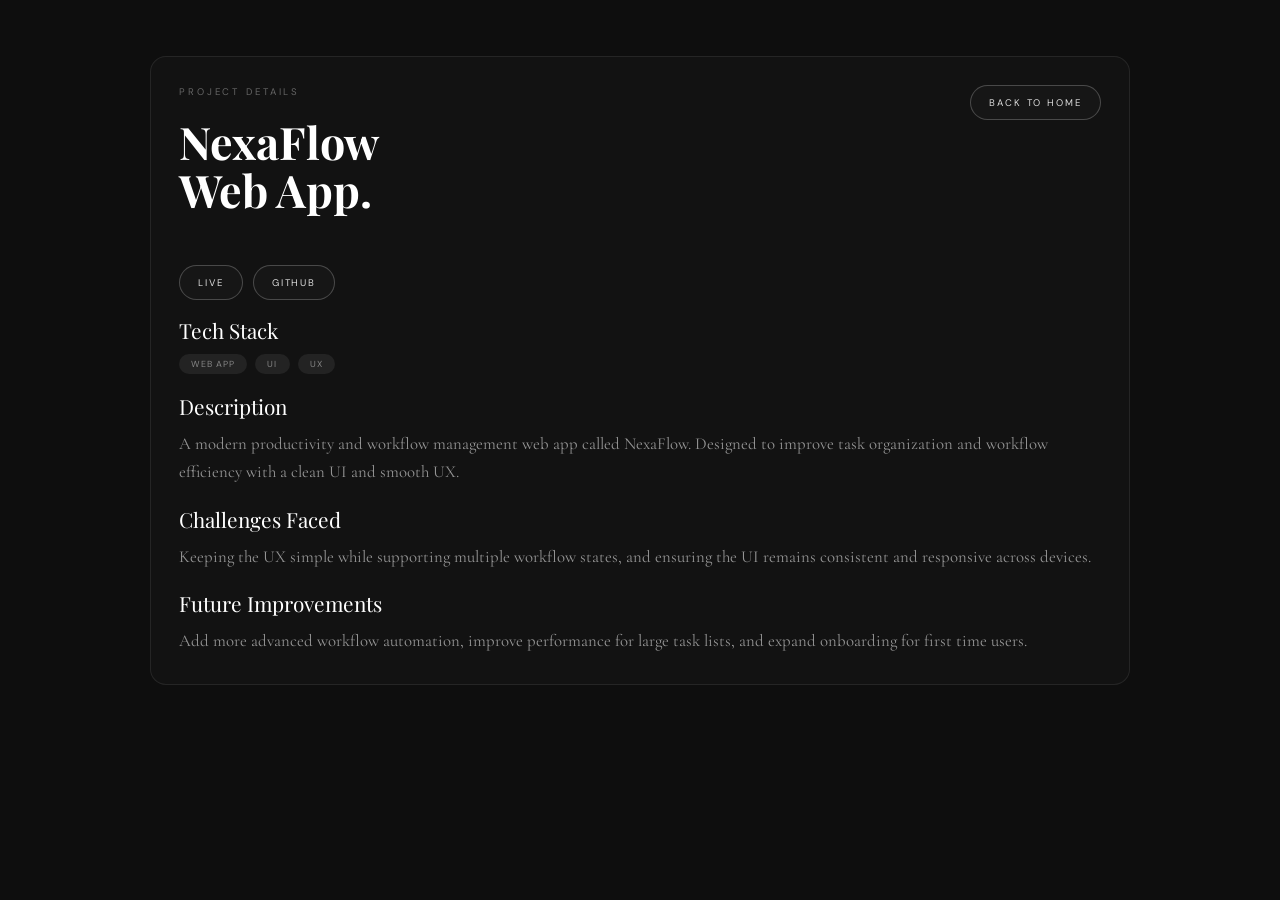
==== projects/nexaflow.html @ 3329e6b9 "Update my data Esc" ====
<!DOCTYPE html>
<html lang="en">

<head>
  <meta charset="UTF-8" />
  <meta name="viewport" content="width=device-width, initial-scale=1.0" />
  <title>NexaFlow — Details</title>
  <link
    href="https://fonts.googleapis.com/css2?family=Playfair+Display:ital,wght@0,400;0,700;1,400&family=Cormorant+Garamond:wght@300;400;500&family=DM+Sans:wght@300;400&display=swap"
    rel="stylesheet">
  <link rel="shortcut icon" href="../favicon/my-brand.svg" type="image/x-icon">
  <link rel="stylesheet" href="../styles.css">
  <style>
    html,
    body {
      overflow: auto;
      cursor: auto;
    }

    #cursor,
    .echo {
      display: none !important;
    }

    .detail-wrap {
      min-height: 100vh;
      background: #0e0e0e;
      padding: 56px 20px;
    }

    .detail-inner {
      width: min(980px, 100%);
      margin: 0 auto;
      border: 1px solid rgba(255, 255, 255, 0.08);
      border-radius: 16px;
      background: rgba(255, 255, 255, 0.02);
      padding: 28px;
    }

    .detail-top {
      display: flex;
      align-items: flex-start;
      justify-content: space-between;
      gap: 16px;
      flex-wrap: wrap;
      margin-bottom: 18px;
    }

    @media (max-width: 520px) {
      .detail-inner {
        padding: 20px;
      }

      .detail-top {
        flex-direction: column;
        align-items: stretch;
      }
    }
  </style>
</head>

<body>
  <main class="detail-wrap">
    <section class="detail-inner">
      <div class="detail-top">
        <div>
          <p class="about-eyebrow">Project Details</p>
          <h1 class="about-heading">NexaFlow<br>Web App.</h1>
        </div>
        <a class="project-link" href="../index.html">Back to Home</a>
      </div>

      <div class="project-actions" style="margin-bottom: 16px;">
        <a class="project-link" href="https://nexaflow-by-saba.netlify.app/" target="_blank" rel="noreferrer">Live</a>
        <a class="project-link" href="https://github.com/abdullah-alsaba/nexaflow" target="_blank"
          rel="noreferrer">GitHub</a>
      </div>

      <p class="resume-title" style="margin-bottom: 10px;">Tech Stack</p>
      <div class="project-tags" style="margin-bottom: 18px;">
        <span class="project-tag">Web App</span>
        <span class="project-tag">UI</span>
        <span class="project-tag">UX</span>
      </div>

      <p class="resume-title" style="margin-bottom: 10px;">Description</p>
      <p class="resume-desc" style="margin-bottom: 18px;">
        A modern productivity and workflow management web app called NexaFlow. Designed to improve task organization and
        workflow efficiency with a clean UI and smooth UX.
      </p>

      <p class="resume-title" style="margin-bottom: 10px;">Challenges Faced</p>
      <p class="resume-desc" style="margin-bottom: 18px;">
        Keeping the UX simple while supporting multiple workflow states, and ensuring the UI remains consistent and
        responsive across devices.
      </p>

      <p class="resume-title" style="margin-bottom: 10px;">Future Improvements</p>
      <p class="resume-desc">
        Add more advanced workflow automation, improve performance for large task lists, and expand onboarding for first
        time users.
      </p>
    </section>
  </main>
</body>

</html>
---- styles.css ----
*,
*::before,
*::after {
  margin: 0;
  padding: 0;
  box-sizing: border-box;
}

/* Hide scrollbar but keep scroll functionality */

/* For Chrome, Edge, Safari */
::-webkit-scrollbar {
  display: none;
}

/* For Firefox */
html {
  scrollbar-width: none;
}

/* For IE & old Edge */
html {
  -ms-overflow-style: none;
}

html,
body {
  width: 100%;
  height: 100%;
  background: #111;
  font-family: 'Cormorant Garamond', serif;
  overflow: hidden;
  cursor: none;
}

/* ===== HERO PAGE ===== */
#hero {
  position: fixed;
  inset: 0;
  z-index: 1;
  transition: transform 0.9s cubic-bezier(0.77, 0, 0.175, 1), opacity 0.9s ease;
}

#hero.slide-out {
  transform: translateX(-100%);
  opacity: 0;
  pointer-events: none;
}

#grid {
  position: absolute;
  inset: -10%;
  width: 120%;
  height: 120%;
  background-image:
    linear-gradient(rgba(255, 255, 255, 0.04) 1px, transparent 1px),
    linear-gradient(90deg, rgba(255, 255, 255, 0.04) 1px, transparent 1px);
  background-size: 60px 60px;
  will-change: transform;
  z-index: 0;
}

#portrait-layer {
  position: absolute;
  inset: 0;
  display: flex;
  align-items: center;
  justify-content: center;
  background: #111;
  z-index: 1;
}

#img-base,
#img-alt {
  position: absolute;
  top: 0;
  left: 0;
  width: 100%;
  height: 100%;
  object-fit: cover;
  object-position: center 15%;
}

#img-base {
  filter: saturate(0.25) brightness(0.9);
  z-index: 1;
}

#img-alt {
  filter: saturate(1.05) contrast(1.05) brightness(0.9);
  z-index: 2;
  clip-path: circle(0px at 50% 50%);
}

/* UI overlay on hero */
#hero-ui {
  position: absolute;
  inset: 0;
  z-index: 10;
  pointer-events: none;
}

/* Name */
#name {
  position: absolute;
  top: 48px;
  left: 56px;
  font-family: 'Playfair Display', serif;
  font-size: clamp(2rem, 3vw, 3.2rem);
  font-weight: 700;
  line-height: 1.05;
  color: #fff;
  will-change: transform;
  pointer-events: auto;
}

#name-last {
  color: gray;
}

#name span {
  display: block;
  transition: color 0.3s ease;
}

/* NAV - top right */
#nav {
  position: absolute;
  top: 48px;
  right: 56px;
  display: flex;
  gap: 16px;
  align-items: center;
  pointer-events: auto;
  will-change: transform;
}

#nav a {
  font-family: 'DM Sans', sans-serif;
  font-size: 0.68rem;
  font-weight: 400;
  letter-spacing: 0.22em;
  text-transform: uppercase;
  color: rgba(255, 255, 255, 0.75);
  text-decoration: none;
  transition: color 0.3s ease;
  position: relative;
}

#nav a::after {
  content: '';
  position: absolute;
  bottom: -3px;
  left: 0;
  width: 100%;
  height: 1px;
  background: #fff;
  transform: scaleX(0);
  transform-origin: left;
  transition: transform 0.35s ease;
}

#nav a:hover {
  color: #fff;
}

#nav a:hover::after {
  transform: scaleX(1);
}

#nav a.nav-about {
  color: #fff;
}

.nav-links {
  display: flex;
  gap: 36px;
  align-items: center;
}

.nav-toggle {
  display: none;
  width: 42px;
  height: 42px;
  border-radius: 12px;
  border: 1px solid rgba(255, 255, 255, 0.18);
  background: rgba(255, 255, 255, 0.04);
  backdrop-filter: blur(8px);
  cursor: none;
  align-items: center;
  justify-content: center;
  transition: background 0.3s, border-color 0.3s, transform 0.2s;
}

.nav-toggle:hover {
  background: rgba(255, 255, 255, 0.07);
  border-color: rgba(255, 255, 255, 0.28);
}

.nav-toggle-lines {
  width: 18px;
  height: 12px;
  position: relative;
  display: block;
}

.nav-toggle-lines::before,
.nav-toggle-lines::after,
.nav-toggle-lines {
  background: transparent;
}

.nav-toggle-lines::before,
.nav-toggle-lines::after {
  content: "";
  position: absolute;
  left: 0;
  right: 0;
  height: 2px;
  background: rgba(255, 255, 255, 0.9);
  border-radius: 999px;
  transition: transform 0.25s ease, top 0.25s ease, opacity 0.2s ease;
}

.nav-toggle-lines::before {
  top: 0;
}

.nav-toggle-lines::after {
  top: 10px;
}

#nav.open .nav-toggle-lines::before {
  top: 5px;
  transform: rotate(45deg);
}

#nav.open .nav-toggle-lines::after {
  top: 5px;
  transform: rotate(-45deg);
}

.nav-menu {
  position: absolute;
  top: 56px;
  right: 0;
  width: min(320px, calc(100vw - 40px));
  border-radius: 16px;
  border: 1px solid rgba(255, 255, 255, 0.12);
  background: rgba(14, 14, 14, 0.92);
  backdrop-filter: blur(14px);
  box-shadow: 0 30px 80px rgba(0, 0, 0, 0.6);
  padding: 10px;
  display: grid;
  gap: 6px;
  transform: translateY(-10px);
  opacity: 0;
  visibility: hidden;
  pointer-events: none;
  transition: transform 0.28s ease, opacity 0.28s ease, visibility 0s linear 0.28s;
  z-index: 9999;
}

#nav.open .nav-menu {
  transform: translateY(0);
  opacity: 1;
  visibility: visible;
  pointer-events: auto;
  transition: transform 0.28s ease, opacity 0.28s ease, visibility 0s;
}

.nav-menu-link {
  display: flex;
  align-items: center;
  justify-content: space-between;
  padding: 12px 14px;
  border-radius: 12px;
  border: 1px solid rgba(255, 255, 255, 0.06);
  background: rgba(255, 255, 255, 0.02);
  color: rgba(255, 255, 255, 0.85);
  text-decoration: none;
  font-family: 'DM Sans', sans-serif;
  font-size: 0.7rem;
  letter-spacing: 0.18em;
  text-transform: uppercase;
  transition: background 0.25s, border-color 0.25s, transform 0.25s;
  cursor: none;
}

.nav-menu-link:hover {
  background: rgba(255, 255, 255, 0.06);
  border-color: rgba(255, 255, 255, 0.18);
  transform: translateY(-1px);
}

/* Social icons */
#socials {
  position: absolute;
  bottom: 52px;
  right: 56px;
  display: flex;
  flex-direction: column;
  gap: 18px;
  align-items: flex-end;
  pointer-events: auto;
  will-change: transform;
}

#socials a {
  display: flex;
  align-items: center;
  justify-content: center;
  width: 38px;
  height: 38px;
  border-radius: 50%;
  background: rgba(255, 255, 255, 0.15);
  backdrop-filter: blur(6px);
  border: 1px solid rgba(255, 255, 255, 0.2);
  transition: background 0.3s ease, transform 0.2s ease, border-color 0.3s;
  text-decoration: none;
}

#socials a:hover {
  transform: scale(1.1);
  background: rgba(255, 255, 255, 0.9);
}

#socials a:hover svg {
  fill: #111;
}

#socials a svg {
  width: 15px;
  height: 15px;
  fill: #fff;
  transition: fill 0.3s ease;
}

/* Tagline */
#tagline {
  position: absolute;
  bottom: 52px;
  left: 56px;
  font-family: 'DM Sans', sans-serif;
  font-size: 0.62rem;
  letter-spacing: 0.22em;
  text-transform: uppercase;
  color: rgba(255, 255, 255, 0.35);
  will-change: transform;
}

/* Cursor */
#cursor {
  position: fixed;
  width: 14px;
  height: 14px;
  border-radius: 50%;
  background: rgba(255, 255, 255, 0.7);
  pointer-events: none;
  z-index: 99999;
  transform: translate(-50%, -50%);
  mix-blend-mode: difference;
  transition: width 0.2s, height 0.2s;
}

#cursor.big {
  width: 40px;
  height: 40px;
}

.echo {
  position: fixed;
  border-radius: 50%;
  border: 1px solid rgba(255, 255, 255, 0.2);
  pointer-events: none;
  z-index: 99998;
  transform: translate(-50%, -50%);
  animation: echoFade 0.7s ease-out forwards;
}

@keyframes echoFade {
  0% {
    opacity: 0.5;
    transform: translate(-50%, -50%) scale(1);
  }

  100% {
    opacity: 0;
    transform: translate(-50%, -50%) scale(2.5);
  }
}

/* ===== ABOUT PANEL ===== */
#about-panel {
  position: fixed;
  inset: 0;
  z-index: 2;
  display: flex;
  transform: translateX(100%);
  opacity: 0;
  transition: transform 0.9s cubic-bezier(0.77, 0, 0.175, 1), opacity 0.9s ease;
  pointer-events: none;
}

#about-panel.active {
  transform: translateX(0);
  opacity: 1;
  pointer-events: auto;
}

/* Left column - decorative image strip */
#about-img {
  width: 38%;
  flex-shrink: 0;
  position: relative;
  overflow: hidden;
}

#about-img img {
  width: 100%;
  height: 100%;
  object-fit: cover;
  object-position: center 15%;
  filter: saturate(0.6) brightness(0.75);
}

#about-img::after {
  content: '';
  position: absolute;
  inset: 0;
  background: linear-gradient(to right, transparent 60%, #0e0e0e 100%);
}

/* Right column - content */
#about-content {
  flex: 1;
  background: #0e0e0e;
  padding: 80px 64px 60px 56px;
  display: flex;
  flex-direction: column;
  justify-content: space-between;
  overflow-y: auto;
  position: relative;
}


/* Back button */
#back-btn {
  position: absolute;
  top: 48px;
  right: 56px;
  font-family: 'DM Sans', sans-serif;
  font-size: 0.65rem;
  letter-spacing: 0.25em;
  text-transform: uppercase;
  color: rgba(255, 255, 255, 0.5);
  background: none;
  border: none;
  cursor: none;
  display: flex;
  align-items: center;
  gap: 10px;
  transition: color 0.3s;
}

#back-btn:hover {
  color: #fff;
}

#back-btn svg {
  width: 16px;
  height: 16px;
  stroke: currentColor;
  fill: none;
}

/* Section nav pills inside about */
#about-subnav {
  display: flex;
  gap: 10px;
  margin-bottom: 48px;
  flex-wrap: wrap;
}

.subnav-btn {
  font-family: 'DM Sans', sans-serif;
  font-size: 0.6rem;
  letter-spacing: 0.2em;
  text-transform: uppercase;
  padding: 8px 20px;
  border-radius: 100px;
  border: 1px solid rgba(255, 255, 255, 0.2);
  background: transparent;
  color: rgba(255, 255, 255, 0.5);
  cursor: none;
  transition: all 0.3s ease;
}

.subnav-btn:hover,
.subnav-btn.active {
  background: #fff;
  color: #111;
  border-color: #fff;
}

/* About sections */
.about-section {
  display: none;
  animation: fadeUp 0.5s ease forwards;
}

.about-section.visible {
  display: block;
}

@keyframes fadeUp {
  from {
    opacity: 0;
    transform: translateY(20px);
  }

  to {
    opacity: 1;
    transform: translateY(0);
  }
}

/* About Me */
.about-eyebrow {
  font-family: 'DM Sans', sans-serif;
  font-size: 0.6rem;
  letter-spacing: 0.3em;
  text-transform: uppercase;
  color: rgba(255, 255, 255, 0.35);
  margin-bottom: 20px;
}

.about-heading {
  font-family: 'Playfair Display', serif;
  font-size: clamp(2.2rem, 3.5vw, 3.8rem);
  font-weight: 700;
  line-height: 1.08;
  color: #fff;
  margin-bottom: 32px;
}

.about-body {
  font-family: 'Cormorant Garamond', serif;
  font-size: 1.2rem;
  font-weight: 300;
  line-height: 1.8;
  color: rgba(255, 255, 255, 0.6);
  max-width: 520px;
  margin-bottom: 40px;
}

.about-body strong {
  color: rgba(255, 255, 255, 0.9);
  font-weight: 500;
}

.section-label {
  margin-top: 6px;
  margin-bottom: 14px;
  font-family: 'DM Sans', sans-serif;
  font-size: 0.55rem;
  letter-spacing: 0.28em;
  text-transform: uppercase;
  color: rgba(255, 255, 255, 0.35);
}

/* Skills tags */
.skills-row {
  display: flex;
  flex-wrap: wrap;
  gap: 10px;
  margin-bottom: 40px;
}

.skill-tag {
  font-family: 'DM Sans', sans-serif;
  font-size: 0.6rem;
  letter-spacing: 0.15em;
  text-transform: uppercase;
  padding: 6px 14px;
  border: 1px solid rgba(255, 255, 255, 0.15);
  border-radius: 4px;
  color: rgba(255, 255, 255, 0.5);
}

/* Resume section */
.resume-block {
  margin-bottom: 36px;
}

.resume-year {
  font-family: 'DM Sans', sans-serif;
  font-size: 0.58rem;
  letter-spacing: 0.2em;
  color: rgba(255, 255, 255, 0.3);
  margin-bottom: 6px;
}

.resume-title {
  font-family: 'Playfair Display', serif;
  font-size: 1.3rem;
  color: #fff;
  margin-bottom: 4px;
}

.resume-org {
  font-family: 'DM Sans', sans-serif;
  font-size: 0.7rem;
  letter-spacing: 0.1em;
  color: rgba(255, 255, 255, 0.4);
  margin-bottom: 10px;
}

.resume-desc {
  font-family: 'Cormorant Garamond', serif;
  font-size: 1.05rem;
  line-height: 1.7;
  color: rgba(255, 255, 255, 0.55);
}

.resume-divider {
  height: 1px;
  background: rgba(255, 255, 255, 0.07);
  margin: 28px 0;
}

.resume-download {
  display: inline-flex;
  align-items: center;
  gap: 10px;
  margin-top: 8px;
  padding: 12px 28px;
  border: 1px solid rgba(255, 255, 255, 0.3);
  border-radius: 100px;
  font-family: 'DM Sans', sans-serif;
  font-size: 0.62rem;
  letter-spacing: 0.2em;
  text-transform: uppercase;
  color: #fff;
  text-decoration: none;
  transition: background 0.3s, color 0.3s;
  cursor: none;
}

.resume-download:hover {
  background: #fff;
  color: #111;
}

.resume-download svg {
  width: 13px;
  height: 13px;
  stroke: currentColor;
  fill: none;
}

/* Timeline (education) */
.journey {
  position: relative;
  margin-top: 24px;
  margin-bottom: 28px;
  padding-left: 18px;
}

.journey::before {
  content: "";
  position: absolute;
  top: 6px;
  bottom: 6px;
  left: 2px;
  width: 1px;
  background: rgba(255, 255, 255, 0.09);
}

.journey-item {
  position: relative;
  padding: 16px 18px 16px 18px;
  margin-bottom: 14px;
  border: 1px solid rgba(255, 255, 255, 0.07);
  border-radius: 12px;
  background: rgba(255, 255, 255, 0.03);
}

.journey-item::before {
  content: "";
  position: absolute;
  left: -22px;
  top: 22px;
  width: 9px;
  height: 9px;
  border-radius: 50%;
  background: rgba(255, 255, 255, 0.6);
  box-shadow: 0 0 0 6px rgba(255, 255, 255, 0.06);
}

.journey-row {
  display: flex;
  gap: 14px;
  align-items: baseline;
  justify-content: space-between;
}

.journey-degree {
  font-family: 'Playfair Display', serif;
  font-size: 1.15rem;
  color: #fff;
}

.journey-year {
  font-family: 'DM Sans', sans-serif;
  font-size: 0.62rem;
  letter-spacing: 0.22em;
  text-transform: uppercase;
  color: rgba(255, 255, 255, 0.35);
  white-space: nowrap;
}

.journey-org {
  margin-top: 6px;
  font-family: 'DM Sans', sans-serif;
  font-size: 0.72rem;
  letter-spacing: 0.1em;
  color: rgba(255, 255, 255, 0.45);
}

/* Projects section */
.projects-grid {
  display: grid;
  grid-template-columns: 1fr;
  gap: 14px;
}

.project-card {
  border: 1px solid rgba(255, 255, 255, 0.08);
  border-radius: 12px;
  padding: 20px 20px 18px;
  background: rgba(255, 255, 255, 0.02);
  transition: border-color 0.25s, background 0.25s, transform 0.25s;
  cursor: none;
  display: flex;
  flex-direction: column;
  gap: 10px;
  min-width: 0;
}

.project-card:hover {
  border-color: rgba(255, 255, 255, 0.2);
  background: rgba(255, 255, 255, 0.05);
  transform: translateY(-2px);
}

.project-number {
  font-family: 'DM Sans', sans-serif;
  font-size: 0.55rem;
  letter-spacing: 0.25em;
  color: rgba(255, 255, 255, 0.25);
}

.project-title {
  font-family: 'Playfair Display', serif;
  font-size: 1.4rem;
  color: #fff;
  line-height: 1.2;
}

.project-desc {
  font-family: 'Cormorant Garamond', serif;
  font-size: 1.05rem;
  line-height: 1.65;
  color: rgba(255, 255, 255, 0.5);
}

.project-actions {
  display: flex;
  gap: 10px;
  flex-wrap: wrap;
  margin-top: 2px;
}

.project-link {
  display: inline-flex;
  align-items: center;
  justify-content: center;
  padding: 10px 18px;
  border-radius: 100px;
  border: 1px solid rgba(255, 255, 255, 0.22);
  font-family: 'DM Sans', sans-serif;
  font-size: 0.6rem;
  letter-spacing: 0.2em;
  text-transform: uppercase;
  text-decoration: none;
  color: rgba(255, 255, 255, 0.85);
  background: rgba(255, 255, 255, 0.02);
  transition: background 0.3s, color 0.3s, border-color 0.3s;
  cursor: none;
  max-width: 100%;
}

.project-link:hover {
  background: #fff;
  color: #111;
  border-color: #fff;
}

.project-tags {
  display: flex;
  flex-wrap: wrap;
  gap: 8px;
}

.project-tag {
  font-family: 'DM Sans', sans-serif;
  font-size: 0.55rem;
  letter-spacing: 0.12em;
  text-transform: uppercase;
  padding: 4px 12px;
  border-radius: 100px;
  background: rgba(255, 255, 255, 0.07);
  color: rgba(255, 255, 255, 0.45);
}

/* Contact */
.contact-card {
  border: 1px solid rgba(255, 255, 255, 0.08);
  border-radius: 12px;
  padding: 22px;
  background: rgba(255, 255, 255, 0.03);
}

.contact-grid {
  display: grid;
  grid-template-columns: repeat(2, minmax(0, 1fr));
  gap: 14px;
  margin-top: 16px;
}

.contact-item {
  padding: 14px 16px;
  border-radius: 12px;
  border: 1px solid rgba(255, 255, 255, 0.06);
  background: rgba(255, 255, 255, 0.02);
  min-width: 0;
}

.contact-label {
  font-family: 'DM Sans', sans-serif;
  font-size: 0.55rem;
  letter-spacing: 0.24em;
  text-transform: uppercase;
  color: rgba(255, 255, 255, 0.35);
  margin-bottom: 8px;
}

.contact-value a {
  color: rgba(255, 255, 255, 0.85);
  text-decoration: none;
  border-bottom: 1px solid rgba(255, 255, 255, 0.2);
  padding-bottom: 2px;
  transition: border-color 0.3s, color 0.3s;
  cursor: none;
  overflow-wrap: anywhere;
}

.contact-value a:hover {
  color: #fff;
  border-color: #fff;
}

.contact-form {
  margin-top: 16px;
  padding-top: 16px;
  border-top: 1px solid rgba(255, 255, 255, 0.07);
}

.contact-honey {
  position: absolute;
  left: -9999px;
  opacity: 0;
}

.form-grid {
  display: grid;
  grid-template-columns: repeat(2, minmax(0, 1fr));
  gap: 12px;
}

.form-field {
  min-width: 0;
}

.form-label {
  display: block;
  margin-bottom: 8px;
  font-family: 'DM Sans', sans-serif;
  font-size: 0.55rem;
  letter-spacing: 0.24em;
  text-transform: uppercase;
  color: rgba(255, 255, 255, 0.35);
}

.form-input,
.form-textarea {
  width: 100%;
  border-radius: 12px;
  border: 1px solid rgba(255, 255, 255, 0.12);
  background: rgba(255, 255, 255, 0.02);
  color: rgba(255, 255, 255, 0.9);
  padding: 12px 14px;
  font-family: 'DM Sans', sans-serif;
  font-size: 0.9rem;
  outline: none;
  transition: border-color 0.25s, background 0.25s;
}

.form-textarea {
  resize: vertical;
  min-height: 140px;
}

.form-input:focus,
.form-textarea:focus {
  border-color: rgba(255, 255, 255, 0.35);
  background: rgba(255, 255, 255, 0.04);
}

.form-input[aria-invalid="true"],
.form-textarea[aria-invalid="true"] {
  border-color: rgba(255, 96, 96, 0.55);
}

.form-error {
  min-height: 18px;
  margin-top: 8px;
  font-family: 'DM Sans', sans-serif;
  font-size: 0.72rem;
  color: rgba(255, 96, 96, 0.85);
}

.form-actions {
  display: flex;
  align-items: center;
  justify-content: space-between;
  gap: 14px;
  flex-wrap: wrap;
  margin-top: 14px;
}

.form-submit {
  display: inline-flex;
  align-items: center;
  justify-content: center;
  padding: 12px 22px;
  border-radius: 100px;
  border: 1px solid rgba(255, 255, 255, 0.22);
  background: rgba(255, 255, 255, 0.04);
  color: #fff;
  font-family: 'DM Sans', sans-serif;
  font-size: 0.62rem;
  letter-spacing: 0.22em;
  text-transform: uppercase;
  cursor: none;
  transition: background 0.25s, color 0.25s, border-color 0.25s, transform 0.25s;
}

.form-submit:hover {
  background: #fff;
  color: #111;
  border-color: #fff;
  transform: translateY(-1px);
}

.form-submit:disabled {
  opacity: 0.55;
  cursor: not-allowed;
  transform: none;
}

.form-status {
  font-family: 'DM Sans', sans-serif;
  font-size: 0.8rem;
  color: rgba(255, 255, 255, 0.55);
  min-height: 20px;
}

/* Footer row inside about */
#about-footer {
  margin-top: 48px;
  padding-top: 28px;
  border-top: 1px solid rgba(255, 255, 255, 0.07);
  display: flex;
  align-items: center;
  justify-content: space-between;
  gap: 18px;
  flex-wrap: wrap;
}

#about-footer-name {
  font-family: 'Playfair Display', serif;
  font-size: 0.9rem;
  color: rgba(255, 255, 255, 0.25);
  font-style: italic;
}

#about-footer-links {
  display: flex;
  gap: 20px;
  flex-wrap: wrap;
}

#about-footer-links a {
  font-family: 'DM Sans', sans-serif;
  font-size: 0.58rem;
  letter-spacing: 0.18em;
  text-transform: uppercase;
  color: rgba(255, 255, 255, 0.35);
  text-decoration: none;
  transition: color 0.3s;
}

#about-footer-links a:hover {
  color: #fff;
}

/* Modal (View Resume) */
.modal {
  position: fixed;
  inset: 0;
  display: none;
  align-items: center;
  justify-content: center;
  z-index: 999999;
  padding: 20px;
}

.modal.active {
  display: flex;
}

.modal-backdrop {
  position: absolute;
  inset: 0;
  background: rgba(0, 0, 0, 0.72);
  backdrop-filter: blur(10px);
}

.modal-panel {
  position: relative;
  width: min(720px, 100%);
  border-radius: 16px;
  background: rgba(14, 14, 14, 0.92);
  border: 1px solid rgba(255, 255, 255, 0.12);
  box-shadow: 0 30px 80px rgba(0, 0, 0, 0.6);
  padding: 24px 22px 20px;
}

.modal-top {
  display: flex;
  align-items: flex-start;
  justify-content: space-between;
  gap: 16px;
  margin-bottom: 14px;
}

.modal-title {
  font-family: 'Playfair Display', serif;
  font-size: 1.35rem;
  color: #fff;
  line-height: 1.15;
}

.modal-close {
  border: 1px solid rgba(255, 255, 255, 0.18);
  background: transparent;
  color: rgba(255, 255, 255, 0.8);
  border-radius: 100px;
  padding: 10px 14px;
  font-family: 'DM Sans', sans-serif;
  font-size: 0.6rem;
  letter-spacing: 0.2em;
  text-transform: uppercase;
  cursor: none;
  transition: background 0.3s, color 0.3s, border-color 0.3s;
}

.modal-close:hover {
  background: #fff;
  color: #111;
  border-color: #fff;
}

.modal-body {
  font-family: 'Cormorant Garamond', serif;
  font-size: 1.05rem;
  line-height: 1.75;
  color: rgba(255, 255, 255, 0.6);
}

/* ===== RESPONSIVE ===== */
@media (max-width: 1024px) {
  #about-img {
    width: 30%;
  }

  #about-content {
    padding: 64px 44px 48px 40px;
  }

  .projects-grid {
    grid-template-columns: 1fr;
  }
}

@media (max-width: 768px) {
  #about-img {
    display: none;
  }

  #about-content {
    padding: 56px 32px 40px;
  }

  #back-btn {
    right: 32px;
    top: 32px;
  }

  #nav {
    right: 28px;
  }

  .nav-links {
    gap: 20px;
  }

  #name {
    left: 28px;
    top: 36px;
  }

  .contact-grid {
    grid-template-columns: 1fr;
  }

  .form-grid {
    grid-template-columns: 1fr;
  }
}

@media (max-width: 600px) {
  #nav {
    top: 36px;
  }

  .nav-toggle {
    display: inline-flex;
  }

  .nav-links {
    display: none;
  }

  #name {
    font-size: 1.5rem;
  }

  #about-content {
    padding: 44px 20px 32px;
  }

  #back-btn {
    right: 20px;
    top: 22px;
  }

  .journey-row {
    flex-direction: column;
    align-items: flex-start;
    gap: 6px;
  }

  .project-link {
    width: 100%;
  }
}

@media (min-width: 1440px) {
  #name {
    top: 56px;
    left: 72px;
    font-size: 3.6rem;
  }

  #nav {
    top: 60px;
    right: 72px;
  }

  #socials {
    bottom: 60px;
    right: 72px;
  }

  #tagline {
    bottom: 60px;
    left: 72px;
  }
}

/* Touch / non-hover devices: use normal cursor & hide custom cursor */
@media (hover: none), (pointer: coarse) {
  html,
  body {
    cursor: auto;
  }

  #cursor,
  .echo {
    display: none !important;
  }

  #back-btn,
  .subnav-btn,
  .resume-download,
  .project-card,
  .project-link,
  .contact-value a,
  .modal-close {
    cursor: pointer;
  }
}
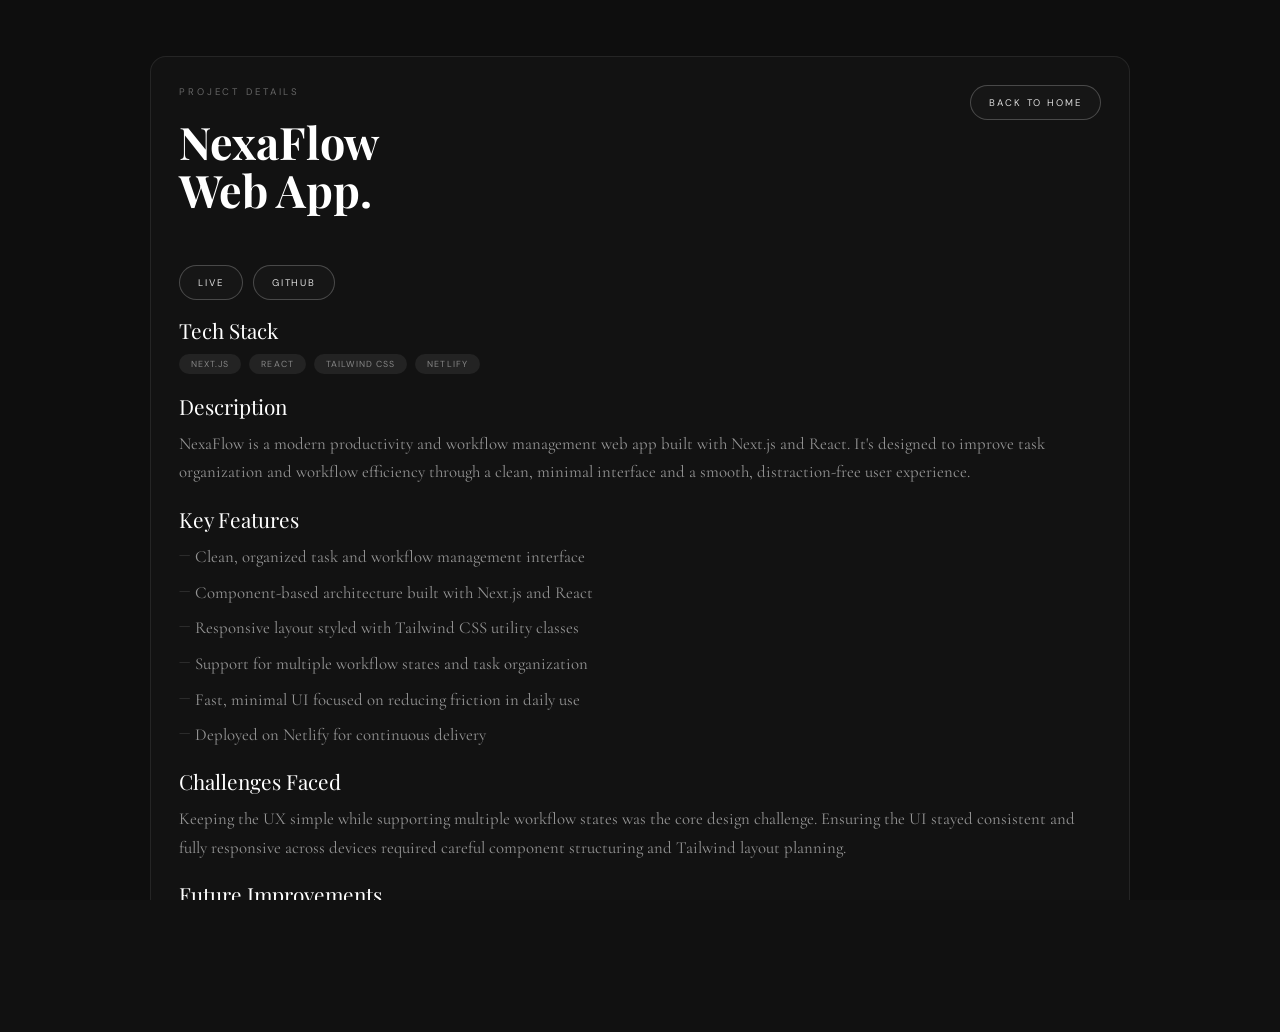
==== commit c4a011fc: "update: about section and projects section" ====
--- a/projects/nexaflow.html
+++ b/projects/nexaflow.html
@@ -4,6 +4,8 @@
 <head>
   <meta charset="UTF-8" />
   <meta name="viewport" content="width=device-width, initial-scale=1.0" />
+  <meta name="description"
+    content="NexaFlow — A productivity and workflow management web app built with Next.js, React, and Tailwind CSS.">
   <title>NexaFlow — Details</title>
   <link
     href="https://fonts.googleapis.com/css2?family=Playfair+Display:ital,wght@0,400;0,700;1,400&family=Cormorant+Garamond:wght@300;400;500&family=DM+Sans:wght@300;400&display=swap"
@@ -46,6 +48,32 @@
       margin-bottom: 18px;
     }
 
+    .feature-list {
+      list-style: none;
+      padding: 0;
+      margin: 0 0 18px 0;
+      display: flex;
+      flex-direction: column;
+      gap: 8px;
+    }
+
+    .feature-list li {
+      font-family: 'Cormorant Garamond', serif;
+      font-size: 1.05rem;
+      line-height: 1.65;
+      color: rgba(255, 255, 255, 0.55);
+      padding-left: 16px;
+      position: relative;
+    }
+
+    .feature-list li::before {
+      content: "—";
+      position: absolute;
+      left: 0;
+      color: rgba(255, 255, 255, 0.2);
+      font-size: 0.85rem;
+    }
+
     @media (max-width: 520px) {
       .detail-inner {
         padding: 20px;
@@ -78,30 +106,43 @@
 
       <p class="resume-title" style="margin-bottom: 10px;">Tech Stack</p>
       <div class="project-tags" style="margin-bottom: 18px;">
-        <span class="project-tag">Web App</span>
-        <span class="project-tag">UI</span>
-        <span class="project-tag">UX</span>
+        <span class="project-tag">Next.js</span>
+        <span class="project-tag">React</span>
+        <span class="project-tag">Tailwind CSS</span>
+        <span class="project-tag">Netlify</span>
       </div>
 
       <p class="resume-title" style="margin-bottom: 10px;">Description</p>
       <p class="resume-desc" style="margin-bottom: 18px;">
-        A modern productivity and workflow management web app called NexaFlow. Designed to improve task organization and
-        workflow efficiency with a clean UI and smooth UX.
+        NexaFlow is a modern productivity and workflow management web app built with Next.js and React. It's
+        designed to improve task organization and workflow efficiency through a clean, minimal interface and a
+        smooth, distraction-free user experience.
       </p>
+
+      <p class="resume-title" style="margin-bottom: 10px;">Key Features</p>
+      <ul class="feature-list">
+        <li>Clean, organized task and workflow management interface</li>
+        <li>Component-based architecture built with Next.js and React</li>
+        <li>Responsive layout styled with Tailwind CSS utility classes</li>
+        <li>Support for multiple workflow states and task organization</li>
+        <li>Fast, minimal UI focused on reducing friction in daily use</li>
+        <li>Deployed on Netlify for continuous delivery</li>
+      </ul>
 
       <p class="resume-title" style="margin-bottom: 10px;">Challenges Faced</p>
       <p class="resume-desc" style="margin-bottom: 18px;">
-        Keeping the UX simple while supporting multiple workflow states, and ensuring the UI remains consistent and
-        responsive across devices.
+        Keeping the UX simple while supporting multiple workflow states was the core design challenge. Ensuring the
+        UI stayed consistent and fully responsive across devices required careful component structuring and
+        Tailwind layout planning.
       </p>
 
       <p class="resume-title" style="margin-bottom: 10px;">Future Improvements</p>
       <p class="resume-desc">
-        Add more advanced workflow automation, improve performance for large task lists, and expand onboarding for first
-        time users.
+        Add more advanced workflow automation, improve performance for large task lists, and expand onboarding for
+        first-time users.
       </p>
     </section>
   </main>
 </body>
 
-</html>
+</html>
--- a/styles.css
+++ b/styles.css
@@ -987,6 +987,44 @@
   min-height: 20px;
 }
 
+.form-status {
+  display: flex;
+  align-items: center;
+  gap: 8px;
+  opacity: 0;
+  transform: translateY(-4px);
+  transition: opacity 0.3s ease, transform 0.3s ease;
+}
+
+.form-status.show {
+  opacity: 1;
+  transform: translateY(0);
+}
+
+.form-status.success #status-icon {
+  stroke: #1D9E75;
+}
+
+.form-status.success #status-text {
+  color: #1D9E75;
+}
+
+.form-status.error #status-icon {
+  stroke: #E24B4A;
+}
+
+.form-status.error #status-text {
+  color: #E24B4A;
+}
+
+.form-status.sending #status-text {
+  color: var(--text-secondary, #666);
+}
+
+#status-icon {
+  flex-shrink: 0;
+}
+
 /* Footer row inside about */
 #about-footer {
   margin-top: 48px;
@@ -1101,93 +1139,8 @@
 }
 
 /* ===== RESPONSIVE ===== */
-@media (max-width: 1024px) {
-  #about-img {
-    width: 30%;
-  }
-
-  #about-content {
-    padding: 64px 44px 48px 40px;
-  }
-
-  .projects-grid {
-    grid-template-columns: 1fr;
-  }
-}
-
-@media (max-width: 768px) {
-  #about-img {
-    display: none;
-  }
-
-  #about-content {
-    padding: 56px 32px 40px;
-  }
-
-  #back-btn {
-    right: 32px;
-    top: 32px;
-  }
-
-  #nav {
-    right: 28px;
-  }
-
-  .nav-links {
-    gap: 20px;
-  }
-
-  #name {
-    left: 28px;
-    top: 36px;
-  }
-
-  .contact-grid {
-    grid-template-columns: 1fr;
-  }
-
-  .form-grid {
-    grid-template-columns: 1fr;
-  }
-}
-
-@media (max-width: 600px) {
-  #nav {
-    top: 36px;
-  }
-
-  .nav-toggle {
-    display: inline-flex;
-  }
-
-  .nav-links {
-    display: none;
-  }
-
-  #name {
-    font-size: 1.5rem;
-  }
-
-  #about-content {
-    padding: 44px 20px 32px;
-  }
-
-  #back-btn {
-    right: 20px;
-    top: 22px;
-  }
-
-  .journey-row {
-    flex-direction: column;
-    align-items: flex-start;
-    gap: 6px;
-  }
-
-  .project-link {
-    width: 100%;
-  }
-}
-
+
+/* ── Large desktop (1440px+) ── */
 @media (min-width: 1440px) {
   #name {
     top: 56px;
@@ -1209,9 +1162,346 @@
     bottom: 60px;
     left: 72px;
   }
-}
-
-/* Touch / non-hover devices: use normal cursor & hide custom cursor */
+
+  #about-content {
+    padding: 88px 72px 64px 64px;
+  }
+}
+
+/* ── Tablet landscape (1024px and below) ── */
+@media (max-width: 1024px) {
+  #about-img {
+    width: 30%;
+  }
+
+  #about-content {
+    padding: 64px 44px 48px 40px;
+  }
+
+  .projects-grid {
+    grid-template-columns: 1fr;
+  }
+
+  .about-heading {
+    font-size: clamp(2rem, 4vw, 3.2rem);
+  }
+}
+
+/* ── Tablet portrait (768px and below) ── */
+@media (max-width: 768px) {
+  #about-img {
+    display: none;
+  }
+
+  #about-panel {
+    flex-direction: column;
+  }
+
+  #about-content {
+    padding: 56px 32px 40px;
+    flex: 1 1 auto;
+    min-height: 0;
+  }
+
+  #back-btn {
+    right: 32px;
+    top: 32px;
+  }
+
+  #nav {
+    right: 28px;
+    top: 36px;
+  }
+
+  .nav-links {
+    gap: 20px;
+  }
+
+  #name {
+    left: 28px;
+    top: 36px;
+  }
+
+  .contact-grid {
+    grid-template-columns: 1fr;
+  }
+
+  .form-grid {
+    grid-template-columns: 1fr;
+  }
+
+  .about-heading {
+    font-size: clamp(1.8rem, 5vw, 2.8rem);
+  }
+
+  #about-subnav {
+    overflow-x: auto;
+    flex-wrap: nowrap;
+    -webkit-overflow-scrolling: touch;
+    scrollbar-width: none;
+    padding-bottom: 4px;
+    margin-bottom: 36px;
+  }
+
+  #about-subnav::-webkit-scrollbar {
+    display: none;
+  }
+
+  .subnav-btn {
+    flex-shrink: 0;
+  }
+
+  #about-footer {
+    flex-direction: column;
+    align-items: flex-start;
+    gap: 12px;
+  }
+}
+
+/* ── Mobile (600px and below) ── */
+@media (max-width: 600px) {
+  /* Hero: name & nav don't overlap */
+  #name {
+    left: 20px;
+    top: 24px;
+    font-size: clamp(1.35rem, 6vw, 1.8rem);
+    line-height: 1.1;
+  }
+
+  #nav {
+    top: 24px;
+    right: 16px;
+  }
+
+  /* Hamburger visible, desktop links hidden */
+  .nav-toggle {
+    display: inline-flex;
+  }
+
+  .nav-links {
+    display: none;
+  }
+
+  /* Tagline — tuck to bottom with safe area */
+  #tagline {
+    left: 20px;
+    bottom: calc(20px + env(safe-area-inset-bottom, 0px));
+    font-size: 0.58rem;
+  }
+
+  /* Socials — vertical strip on right bottom */
+  #socials {
+    right: 16px;
+    bottom: calc(20px + env(safe-area-inset-bottom, 0px));
+    gap: 12px;
+  }
+
+  #socials a {
+    width: 34px;
+    height: 34px;
+  }
+
+  /* About panel */
+  #about-content {
+    padding: 52px 18px 32px;
+  }
+
+  #back-btn {
+    right: 18px;
+    top: 18px;
+  }
+
+  /* Subnav: single horizontal scroll row */
+  #about-subnav {
+    overflow-x: auto;
+    flex-wrap: nowrap;
+    -webkit-overflow-scrolling: touch;
+    scrollbar-width: none;
+    padding-bottom: 4px;
+    gap: 8px;
+    margin-bottom: 32px;
+  }
+
+  #about-subnav::-webkit-scrollbar {
+    display: none;
+  }
+
+  .subnav-btn {
+    flex-shrink: 0;
+    font-size: 0.55rem;
+    padding: 7px 16px;
+  }
+
+  /* Headings */
+  .about-heading {
+    font-size: clamp(1.6rem, 7vw, 2.4rem);
+    margin-bottom: 24px;
+  }
+
+  .about-body {
+    font-size: 1.05rem;
+    margin-bottom: 28px;
+  }
+
+  /* Journey timeline */
+  .journey-row {
+    flex-direction: column;
+    align-items: flex-start;
+    gap: 4px;
+  }
+
+  /* Projects */
+  .project-actions {
+    flex-direction: column;
+    gap: 8px;
+  }
+
+  .project-link {
+    width: 100%;
+    text-align: center;
+  }
+
+  /* Contact form */
+  .form-grid {
+    grid-template-columns: 1fr;
+  }
+
+  .contact-grid {
+    grid-template-columns: 1fr;
+  }
+
+  .form-actions {
+    flex-direction: column;
+    align-items: flex-start;
+  }
+
+  /* Footer */
+  #about-footer {
+    flex-direction: column;
+    align-items: flex-start;
+    gap: 12px;
+    margin-top: 32px;
+  }
+
+  #about-footer-links {
+    gap: 14px;
+  }
+}
+
+/* ── Small mobile (480px and below) ── */
+@media (max-width: 480px) {
+  #name {
+    font-size: clamp(1.2rem, 5.5vw, 1.5rem);
+  }
+
+  .about-heading {
+    font-size: clamp(1.4rem, 8vw, 2.1rem);
+  }
+
+  .contact-card {
+    padding: 16px 14px;
+  }
+
+  .project-card {
+    padding: 16px 14px 14px;
+  }
+
+  .resume-download {
+    padding: 11px 20px;
+    font-size: 0.58rem;
+  }
+}
+
+/* ── Very small (375px and below — iPhone SE, etc.) ── */
+@media (max-width: 375px) {
+  #name {
+    font-size: 1.1rem;
+    top: 20px;
+    left: 14px;
+  }
+
+  #nav {
+    top: 20px;
+    right: 12px;
+  }
+
+  #about-content {
+    padding: 48px 14px 28px;
+  }
+
+  #back-btn {
+    right: 14px;
+    top: 14px;
+  }
+
+  .subnav-btn {
+    padding: 6px 12px;
+    font-size: 0.52rem;
+  }
+
+  .about-heading {
+    font-size: clamp(1.25rem, 8vw, 1.8rem);
+  }
+
+  .about-body {
+    font-size: 1rem;
+  }
+}
+
+/* ── Landscape orientation on small phones ── */
+@media (max-width: 767px) and (orientation: landscape) and (max-height: 480px) {
+  #about-content {
+    padding: 40px 24px 24px;
+  }
+
+  #back-btn {
+    top: 12px;
+    right: 16px;
+  }
+
+  #about-subnav {
+    margin-bottom: 20px;
+  }
+
+  .about-heading {
+    font-size: clamp(1.2rem, 4vw, 1.8rem);
+    margin-bottom: 16px;
+  }
+
+  .about-body {
+    font-size: 0.95rem;
+    margin-bottom: 16px;
+  }
+
+  #name {
+    top: 12px;
+    left: 16px;
+    font-size: 1.1rem;
+  }
+
+  #nav {
+    top: 12px;
+    right: 12px;
+  }
+
+  #socials {
+    bottom: 10px;
+    right: 12px;
+    gap: 8px;
+  }
+
+  #socials a {
+    width: 30px;
+    height: 30px;
+  }
+
+  #tagline {
+    bottom: 10px;
+    left: 16px;
+  }
+}
+
+/* ── Touch / non-hover devices: use normal cursor & hide custom cursor ── */
 @media (hover: none), (pointer: coarse) {
   html,
   body {
@@ -1224,12 +1514,33 @@
   }
 
   #back-btn,
+  .nav-toggle,
   .subnav-btn,
   .resume-download,
   .project-card,
   .project-link,
+  .form-submit,
   .contact-value a,
+  .nav-menu-link,
   .modal-close {
     cursor: pointer;
   }
-}
+
+  /* Ensure tap targets are large enough */
+  .subnav-btn {
+    min-height: 40px;
+  }
+
+  .project-link {
+    min-height: 40px;
+  }
+
+  .form-submit {
+    min-height: 44px;
+  }
+
+  #socials a {
+    min-width: 44px;
+    min-height: 44px;
+  }
+}
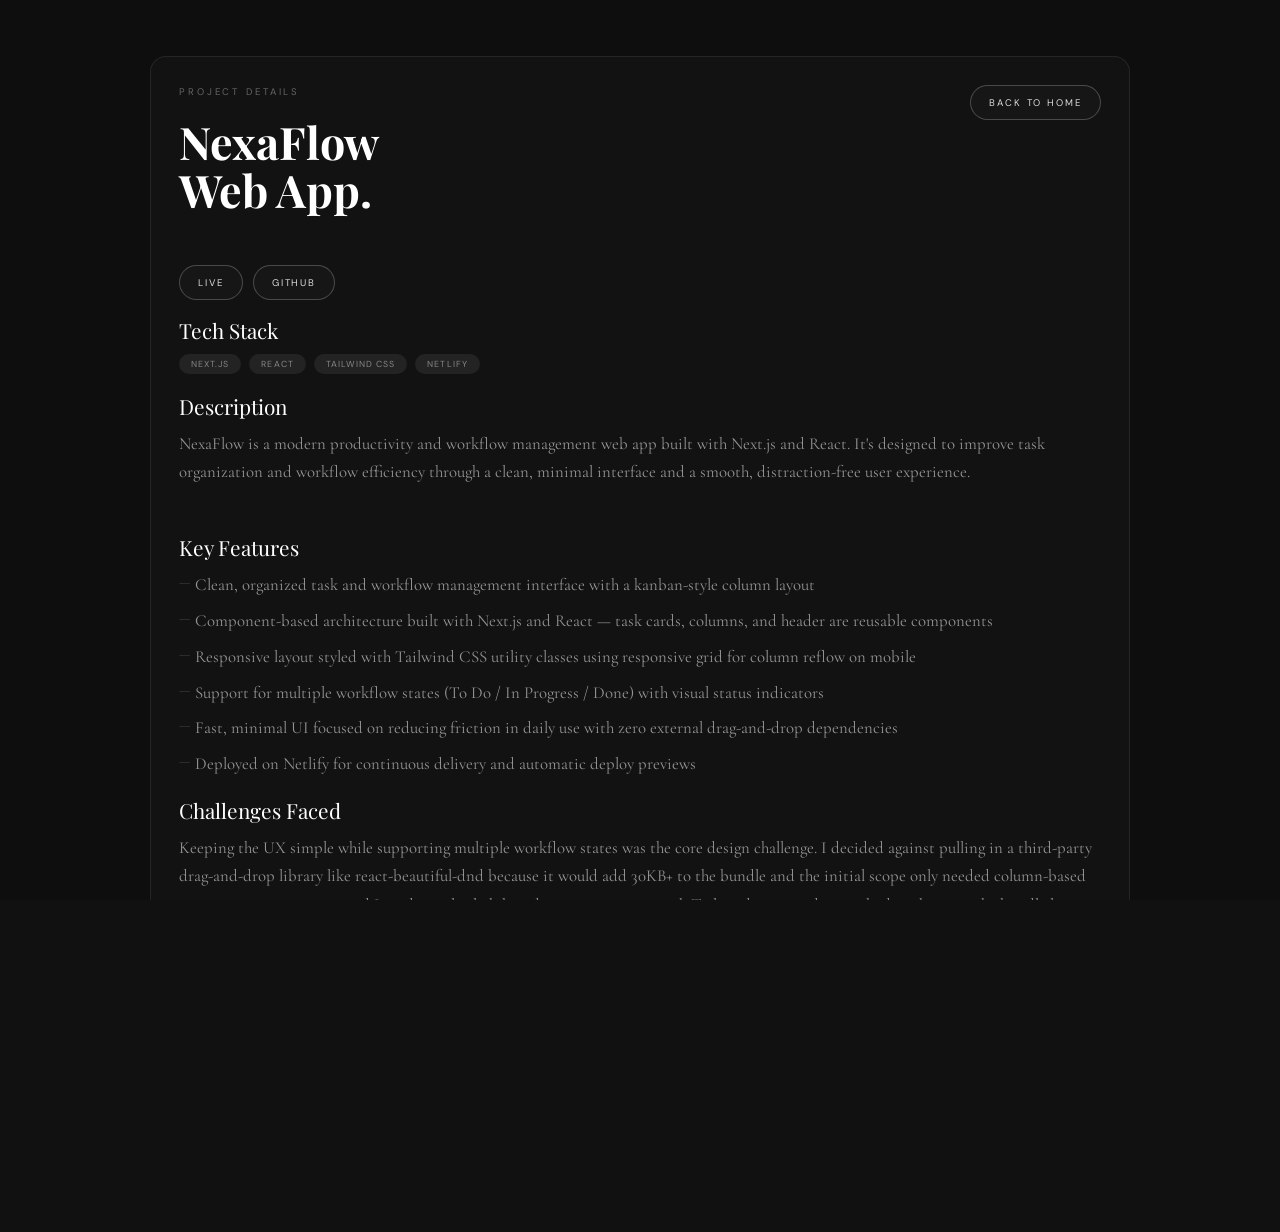
==== commit 2a4b8265: "feat: add whatsapp button, update ui" ====
--- a/projects/nexaflow.html
+++ b/projects/nexaflow.html
@@ -117,29 +117,36 @@
         NexaFlow is a modern productivity and workflow management web app built with Next.js and React. It's
         designed to improve task organization and workflow efficiency through a clean, minimal interface and a
         smooth, distraction-free user experience.
+        <br><br>
+        <!-- TODO: Verify NexaFlow tech stack, description, and feature accuracy — confirm details and add to resume for consistency -->
       </p>
 
       <p class="resume-title" style="margin-bottom: 10px;">Key Features</p>
       <ul class="feature-list">
-        <li>Clean, organized task and workflow management interface</li>
-        <li>Component-based architecture built with Next.js and React</li>
-        <li>Responsive layout styled with Tailwind CSS utility classes</li>
-        <li>Support for multiple workflow states and task organization</li>
-        <li>Fast, minimal UI focused on reducing friction in daily use</li>
-        <li>Deployed on Netlify for continuous delivery</li>
+        <li>Clean, organized task and workflow management interface with a kanban-style column layout</li>
+        <li>Component-based architecture built with Next.js and React — task cards, columns, and header are reusable components</li>
+        <li>Responsive layout styled with Tailwind CSS utility classes using responsive grid for column reflow on mobile</li>
+        <li>Support for multiple workflow states (To Do / In Progress / Done) with visual status indicators</li>
+        <li>Fast, minimal UI focused on reducing friction in daily use with zero external drag-and-drop dependencies</li>
+        <li>Deployed on Netlify for continuous delivery and automatic deploy previews</li>
       </ul>
 
       <p class="resume-title" style="margin-bottom: 10px;">Challenges Faced</p>
       <p class="resume-desc" style="margin-bottom: 18px;">
-        Keeping the UX simple while supporting multiple workflow states was the core design challenge. Ensuring the
+        Keeping the UX simple while supporting multiple workflow states was the core design challenge. I decided
+        against pulling in a third-party drag-and-drop library like react-beautiful-dnd because it would add 30KB+
+        to the bundle and the initial scope only needed column-based state organization — instead I used simple click-based
+        state transitions with Tailwind-animated status badges, keeping the bundle lean. Ensuring the
         UI stayed consistent and fully responsive across devices required careful component structuring and
-        Tailwind layout planning.
+        Tailwind layout planning, especially collapsing the multi-column kanban view into a single-column stack on mobile
+        without losing the visual distinction between workflow states.
       </p>
 
       <p class="resume-title" style="margin-bottom: 10px;">Future Improvements</p>
       <p class="resume-desc">
-        Add more advanced workflow automation, improve performance for large task lists, and expand onboarding for
-        first-time users.
+        Add more advanced workflow automation with rules/triggers, integrate a lightweight drag-and-drop library for
+        card reordering once the scope justifies it, improve rendering performance for large task lists with virtualized lists,
+        expand onboarding for first-time users with a guided tour, and add localStorage persistence for anonymous users.
       </p>
     </section>
   </main>
--- a/styles.css
+++ b/styles.css
@@ -246,10 +246,11 @@
   right: 0;
   width: min(320px, calc(100vw - 40px));
   border-radius: 16px;
-  border: 1px solid rgba(255, 255, 255, 0.12);
-  background: rgba(14, 14, 14, 0.92);
-  backdrop-filter: blur(14px);
-  box-shadow: 0 30px 80px rgba(0, 0, 0, 0.6);
+  border: 1px solid rgba(255, 255, 255, 0.16);
+  background: rgba(10, 10, 10, 0.82);
+  backdrop-filter: blur(18px) saturate(120%);
+  -webkit-backdrop-filter: blur(18px) saturate(120%);
+  box-shadow: 0 30px 80px rgba(0, 0, 0, 0.45);
   padding: 10px;
   display: grid;
   gap: 6px;
@@ -334,6 +335,115 @@
   height: 15px;
   fill: #fff;
   transition: fill 0.3s ease;
+}
+
+/* Hero Stats */
+#hero-stats {
+  position: absolute;
+  top: auto;
+  bottom: 155px;
+  left: 56px;
+  display: flex;
+  align-items: center;
+  gap: 24px;
+  max-width: 45vw;
+  pointer-events: auto;
+  will-change: transform;
+}
+
+.hero-stat {
+  display: flex;
+  flex-direction: column;
+  align-items: flex-start;
+  gap: 4px;
+}
+
+.hero-stat-num {
+  font-family: 'DM Sans', 'Playfair Display', serif;
+  font-size: clamp(1.1rem, 1.5vw, 1.4rem);
+  font-weight: 700;
+  color: #fff;
+  line-height: 1.1;
+}
+
+.hero-stat-label {
+  font-family: 'DM Sans', sans-serif;
+  font-size: 0.62rem;
+  font-weight: 600;
+  line-height: 1.3;
+  letter-spacing: 0.14em;
+  text-transform: uppercase;
+  color: rgba(255, 255, 255, 0.88);
+  text-shadow: 0 1px 4px rgba(0, 0, 0, 0.9);
+}
+
+.hero-stat-divider {
+  width: 1px;
+  height: 38px;
+  background: rgba(255, 255, 255, 0.14);
+}
+
+/* Hero CTA */
+#hero-cta {
+  position: absolute;
+  top: auto;
+  bottom: 80px;
+  left: 56px;
+  display: flex;
+  gap: 12px;
+  flex-wrap: wrap;
+  max-width: 45vw;
+  pointer-events: auto;
+  will-change: transform;
+}
+
+.cta-btn {
+  display: inline-flex;
+  align-items: center;
+  gap: 8px;
+  padding: 12px 22px;
+  border-radius: 100px;
+  font-family: 'DM Sans', sans-serif;
+  font-size: 0.6rem;
+  letter-spacing: 0.2em;
+  text-transform: uppercase;
+  text-decoration: none;
+  cursor: none;
+  transition: all 0.3s ease;
+  pointer-events: auto;
+}
+
+.cta-primary {
+  background: #fff;
+  color: #111;
+  border: 1px solid #fff;
+}
+
+.cta-primary:hover {
+  background: transparent;
+  color: #fff;
+}
+
+.cta-primary svg {
+  width: 12px;
+  height: 12px;
+  transition: transform 0.3s ease;
+}
+
+.cta-primary:hover svg {
+  transform: translateY(2px);
+}
+
+.cta-secondary {
+  background: transparent;
+  color: rgba(255, 255, 255, 0.85);
+  border: 1px solid rgba(255, 255, 255, 0.3);
+}
+
+.cta-secondary:hover {
+  background: rgba(255, 255, 255, 0.08);
+  border-color: rgba(255, 255, 255, 0.5);
+  color: #fff;
 }
 
 /* Tagline */
@@ -659,6 +769,60 @@
   fill: none;
 }
 
+/* Skills Groups */
+.skills-groups {
+  display: flex;
+  flex-direction: column;
+  gap: 28px;
+  margin-bottom: 36px;
+}
+
+.skills-group {
+  border: 1px solid rgba(255, 255, 255, 0.07);
+  border-radius: 12px;
+  background: rgba(255, 255, 255, 0.02);
+  padding: 18px 20px;
+}
+
+.skills-group-title {
+  font-family: 'Playfair Display', serif;
+  font-size: 1.15rem;
+  color: #fff;
+  margin-bottom: 14px;
+  padding-bottom: 10px;
+  border-bottom: 1px solid rgba(255, 255, 255, 0.06);
+}
+
+.skills-group-list {
+  display: grid;
+  grid-template-columns: repeat(2, minmax(0, 1fr));
+  gap: 12px;
+}
+
+.skill-item {
+  padding: 10px 12px;
+  border-radius: 8px;
+  background: rgba(255, 255, 255, 0.02);
+  border: 1px solid rgba(255, 255, 255, 0.05);
+}
+
+.skill-name {
+  font-family: 'Playfair Display', serif;
+  font-size: 0.98rem;
+  color: rgba(255, 255, 255, 0.85);
+  line-height: 1.3;
+}
+
+.skill-desc {
+  margin-top: 3px;
+  font-family: 'DM Sans', sans-serif;
+  font-size: 0.58rem;
+  letter-spacing: 0.1em;
+  text-transform: uppercase;
+  color: rgba(255, 255, 255, 0.35);
+  line-height: 1.5;
+}
+
 /* Timeline (education) */
 .journey {
   position: relative;
@@ -728,6 +892,24 @@
   color: rgba(255, 255, 255, 0.45);
 }
 
+.journey-bullets {
+  margin-top: 12px;
+  padding-left: 18px;
+  list-style: disc;
+}
+
+.journey-bullets li {
+  font-family: 'Cormorant Garamond', serif;
+  font-size: 1.05rem;
+  line-height: 1.65;
+  color: rgba(255, 255, 255, 0.55);
+  margin-bottom: 8px;
+}
+
+.journey-bullets li:last-child {
+  margin-bottom: 0;
+}
+
 /* Projects section */
 .projects-grid {
   display: grid;
@@ -805,6 +987,31 @@
   background: #fff;
   color: #111;
   border-color: #fff;
+}
+
+.project-metrics {
+  display: flex;
+  flex-wrap: wrap;
+  gap: 6px;
+  margin-top: 2px;
+}
+
+.metric-badge {
+  font-family: 'DM Sans', sans-serif;
+  font-size: 0.52rem;
+  letter-spacing: 0.1em;
+  text-transform: uppercase;
+  padding: 5px 12px;
+  border-radius: 6px;
+  background: rgba(255, 255, 255, 0.04);
+  border: 1px solid rgba(255, 255, 255, 0.08);
+  color: rgba(255, 255, 255, 0.5);
+}
+
+.metric-badge-accent {
+  background: rgba(29, 158, 117, 0.1);
+  border-color: rgba(29, 158, 117, 0.25);
+  color: rgba(76, 217, 166, 0.85);
 }
 
 .project-tags {
@@ -869,6 +1076,42 @@
 .contact-value a:hover {
   color: #fff;
   border-color: #fff;
+}
+
+.contact-cta-row {
+  margin-top: 18px;
+}
+
+.whatsapp-btn {
+  display: inline-flex;
+  align-items: center;
+  justify-content: center;
+  gap: 10px;
+  padding: 13px 26px;
+  border-radius: 100px;
+  border: 1px solid rgba(37, 211, 102, 0.45);
+  background: rgba(37, 211, 102, 0.1);
+  color: rgba(37, 211, 102, 0.95);
+  font-family: 'DM Sans', sans-serif;
+  font-size: 0.62rem;
+  letter-spacing: 0.22em;
+  text-transform: uppercase;
+  text-decoration: none;
+  cursor: none;
+  transition: background 0.3s, color 0.3s, border-color 0.3s, transform 0.25s;
+}
+
+.whatsapp-btn svg {
+  width: 15px;
+  height: 15px;
+  flex-shrink: 0;
+}
+
+.whatsapp-btn:hover {
+  background: #25D366;
+  color: #0e0e0e;
+  border-color: #25D366;
+  transform: translateY(-1px);
 }
 
 .contact-form {
@@ -1185,6 +1428,20 @@
   .about-heading {
     font-size: clamp(2rem, 4vw, 3.2rem);
   }
+
+  #hero-stats {
+    left: 44px;
+    top: auto;
+    bottom: 145px;
+    max-width: 50vw;
+  }
+
+  #hero-cta {
+    left: 44px;
+    top: auto;
+    bottom: 76px;
+    max-width: 50vw;
+  }
 }
 
 /* ── Tablet portrait (768px and below) ── */
@@ -1220,6 +1477,25 @@
   #name {
     left: 28px;
     top: 36px;
+  }
+
+  #hero-stats {
+    left: 28px;
+    top: auto;
+    bottom: 138px;
+    gap: 16px;
+    max-width: 55vw;
+  }
+
+  .hero-stat-divider {
+    height: 32px;
+  }
+
+  #hero-cta {
+    left: 28px;
+    top: auto;
+    bottom: 72px;
+    max-width: 55vw;
   }
 
   .contact-grid {
@@ -1280,6 +1556,63 @@
 
   .nav-links {
     display: none;
+  }
+
+  /* Hero Stats — horizontal single row directly above CTA buttons */
+  #hero-stats {
+    left: 20px;
+    top: auto;
+    bottom: calc(138px + env(safe-area-inset-bottom, 0px));
+    gap: 18px;
+    max-width: 88vw;
+    flex-direction: row;
+    align-items: center;
+  }
+
+  .hero-stat {
+    flex-direction: column;
+    align-items: flex-start;
+    gap: 3px;
+  }
+
+  .hero-stat-num {
+    font-size: clamp(0.95rem, 3.8vw, 1.15rem);
+    font-weight: 700;
+  }
+
+  .hero-stat-label {
+    font-size: 0.54rem;
+    font-weight: 600;
+    line-height: 1.3;
+    letter-spacing: 0.12em;
+    white-space: normal;
+    color: rgba(255, 255, 255, 0.88);
+    text-shadow: 0 1px 4px rgba(0, 0, 0, 0.9);
+  }
+
+  .hero-stat-divider {
+    width: 1px;
+    height: 34px;
+    background: rgba(255, 255, 255, 0.14);
+  }
+
+  /* Hero CTA — horizontal row directly above tagline */
+  #hero-cta {
+    left: 20px;
+    top: auto;
+    bottom: calc(68px + env(safe-area-inset-bottom, 0px));
+    gap: 10px;
+    max-width: 88vw;
+    flex-direction: row;
+    flex-wrap: nowrap;
+    align-items: center;
+  }
+
+  .cta-btn {
+    padding: 10px 16px;
+    font-size: 0.52rem;
+    width: auto;
+    justify-content: center;
   }
 
   /* Tagline — tuck to bottom with safe area */
@@ -1350,6 +1683,11 @@
     gap: 4px;
   }
 
+  /* Skills groups */
+  .skills-group-list {
+    grid-template-columns: 1fr;
+  }
+
   /* Projects */
   .project-actions {
     flex-direction: column;
@@ -1425,6 +1763,65 @@
     right: 12px;
   }
 
+  /* Stats row — compact horizontal directly above CTA */
+  #hero-stats {
+    left: 14px;
+    top: auto;
+    bottom: calc(128px + env(safe-area-inset-bottom, 0px));
+    gap: 14px;
+    max-width: 88vw;
+    flex-direction: row;
+  }
+
+  .hero-stat {
+    flex-direction: column;
+    align-items: flex-start;
+    gap: 2px;
+  }
+
+  .hero-stat-num {
+    font-size: 0.88rem;
+    font-weight: 700;
+  }
+
+  .hero-stat-label {
+    font-size: 0.48rem;
+    font-weight: 600;
+    line-height: 1.3;
+    letter-spacing: 0.1em;
+    color: rgba(255, 255, 255, 0.88);
+    text-shadow: 0 1px 4px rgba(0, 0, 0, 0.9);
+  }
+
+  .hero-stat-divider {
+    height: 30px;
+  }
+
+  /* CTA — horizontal directly above tagline */
+  #hero-cta {
+    left: 14px;
+    top: auto;
+    bottom: calc(62px + env(safe-area-inset-bottom, 0px));
+    gap: 8px;
+    max-width: 88vw;
+    flex-direction: row;
+  }
+
+  .cta-btn {
+    padding: 9px 14px;
+    font-size: 0.48rem;
+  }
+
+  #tagline {
+    left: 14px;
+    bottom: calc(16px + env(safe-area-inset-bottom, 0px));
+  }
+
+  #socials {
+    right: 10px;
+    bottom: calc(16px + env(safe-area-inset-bottom, 0px));
+  }
+
   #about-content {
     padding: 48px 14px 28px;
   }
@@ -1445,6 +1842,31 @@
 
   .about-body {
     font-size: 1rem;
+  }
+}
+
+/* ── Ultra-narrow (<=340px): allow stats/CTA stacking fallback ── */
+@media (max-width: 340px) {
+  #hero-stats {
+    bottom: calc(150px + env(safe-area-inset-bottom, 0px));
+    gap: 6px;
+    flex-direction: column;
+    align-items: flex-start;
+  }
+
+  .hero-stat-divider {
+    width: 16px;
+    height: 1px;
+  }
+
+  #hero-cta {
+    gap: 8px;
+    flex-direction: column;
+    align-items: stretch;
+  }
+
+  #hero-cta .cta-btn {
+    width: 100%;
   }
 }
 
@@ -1482,6 +1904,52 @@
   #nav {
     top: 12px;
     right: 12px;
+  }
+
+  /* Stats — compact horizontal row */
+  #hero-stats {
+    left: 16px;
+    top: 52px;
+    gap: 10px;
+    max-width: 50vw;
+    flex-direction: row;
+  }
+
+  .hero-stat {
+    gap: 4px;
+    flex-direction: row;
+    align-items: baseline;
+  }
+
+  .hero-stat-num {
+    font-size: 0.82rem;
+  }
+
+  .hero-stat-label {
+    font-size: 0.4rem;
+    letter-spacing: 0.12em;
+    white-space: nowrap;
+  }
+
+  .hero-stat-divider {
+    width: 1px;
+    height: 16px;
+  }
+
+  /* CTA — positioned directly below stats */
+  #hero-cta {
+    left: 16px;
+    top: 86px;
+    bottom: auto;
+    gap: 8px;
+    max-width: 55vw;
+    flex-direction: row;
+    align-items: center;
+  }
+
+  .cta-btn {
+    padding: 8px 14px;
+    font-size: 0.48rem;
   }
 
   #socials {
@@ -1522,7 +1990,9 @@
   .form-submit,
   .contact-value a,
   .nav-menu-link,
-  .modal-close {
+  .modal-close,
+  .cta-btn,
+  .whatsapp-btn {
     cursor: pointer;
   }
 
